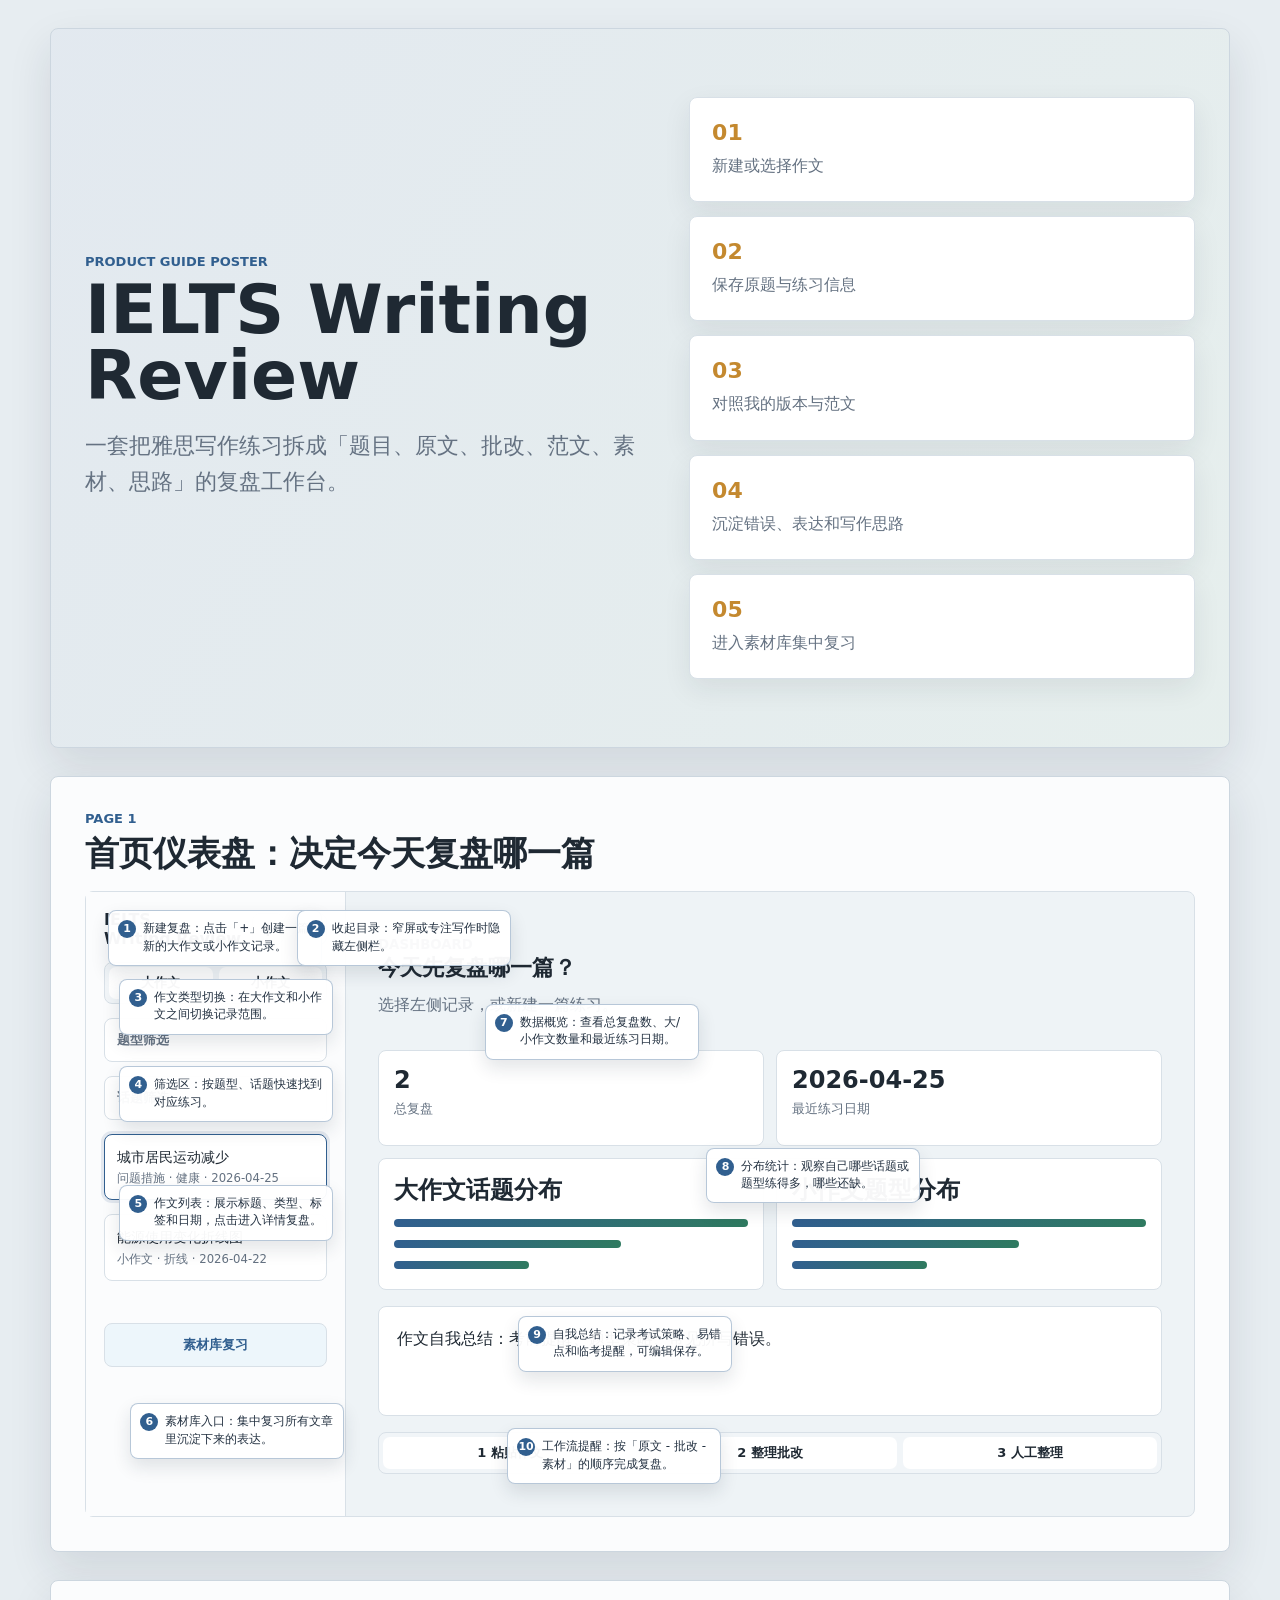
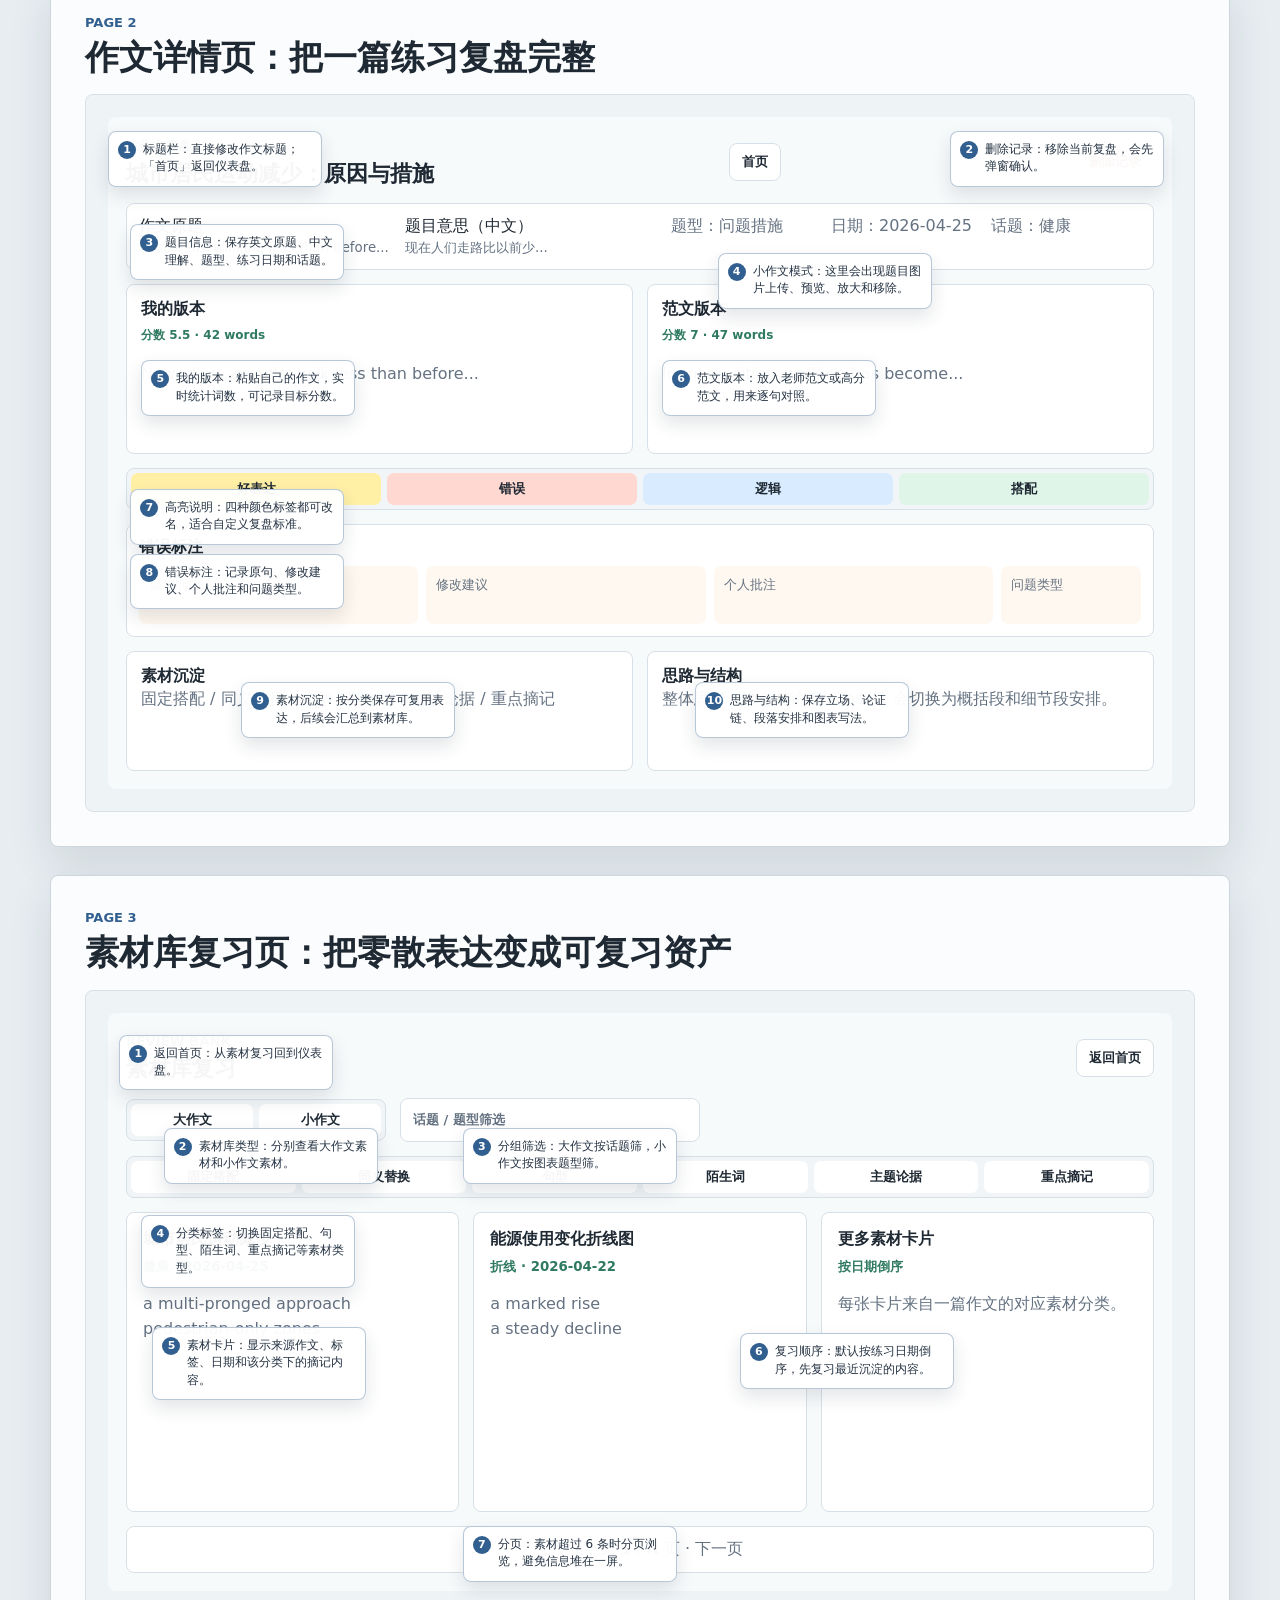
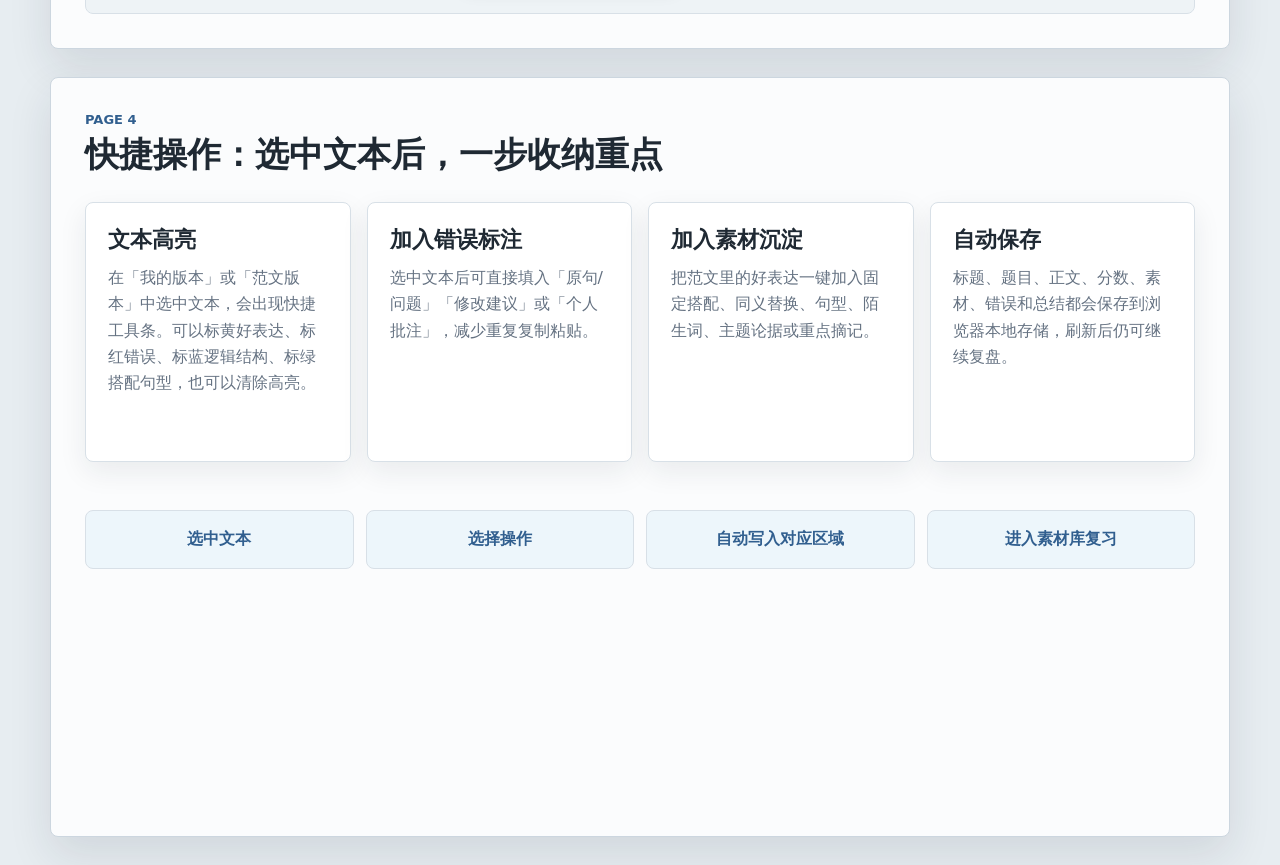
==== poster.html @ 15a8be3f "Add import and export backup feature" ====
<!doctype html>
<html lang="zh-CN">
  <head>
    <meta charset="UTF-8" />
    <meta name="viewport" content="width=device-width, initial-scale=1.0" />
    <title>IELTS Writing Review 使用介绍海报</title>
    <link rel="stylesheet" href="poster.css" />
  </head>
  <body>
    <main class="poster-book">
      <section class="poster-page cover">
        <div class="cover-copy">
          <p class="eyebrow">Product Guide Poster</p>
          <h1>IELTS Writing Review</h1>
          <p class="subtitle">一套把雅思写作练习拆成「题目、原文、批改、范文、素材、思路」的复盘工作台。</p>
        </div>
        <div class="cover-map" aria-label="产品流程">
          <div><b>01</b><span>新建或选择作文</span></div>
          <div><b>02</b><span>保存原题与练习信息</span></div>
          <div><b>03</b><span>对照我的版本与范文</span></div>
          <div><b>04</b><span>沉淀错误、表达和写作思路</span></div>
          <div><b>05</b><span>进入素材库集中复习</span></div>
        </div>
      </section>

      <section class="poster-page">
        <header class="page-header">
          <p class="eyebrow">Page 1</p>
          <h2>首页仪表盘：决定今天复盘哪一篇</h2>
        </header>
        <div class="annotated-layout home-layout">
          <aside class="mock-sidebar">
            <div class="brand-row">
              <strong>IELTS<br />Writing Review</strong>
              <span class="circle">+</span>
              <span class="circle">‹</span>
            </div>
            <div class="tabs"><span>大作文</span><span>小作文</span></div>
            <div class="field-pill">题型筛选</div>
            <div class="field-pill">话题筛选</div>
            <div class="entry active">城市居民运动减少<br /><small>问题措施 · 健康 · 2026-04-25</small></div>
            <div class="entry">能源使用变化折线图<br /><small>小作文 · 折线 · 2026-04-22</small></div>
            <div class="library-button">素材库复习</div>
          </aside>
          <section class="mock-workspace">
            <div class="hero-copy">
              <small>Dashboard</small>
              <h3>今天先复盘哪一篇？</h3>
              <p>选择左侧记录，或新建一篇练习。</p>
            </div>
            <div class="metric-grid">
              <div><b>2</b><span>总复盘</span></div>
              <div><b>2026-04-25</b><span>最近练习日期</span></div>
              <div class="wide"><b>大作文话题分布</b><i></i><i></i><i></i></div>
              <div class="wide"><b>小作文题型分布</b><i></i><i></i><i></i></div>
            </div>
            <div class="summary-box">作文自我总结：考前提醒、题型策略、常见拼写错误。</div>
            <div class="workflow">
              <span>1 粘贴作文</span>
              <span>2 整理批改</span>
              <span>3 人工整理</span>
            </div>
          </section>
          <ol class="callouts">
            <li style="--x: 2%; --y: 3%">新建复盘：点击「+」创建一篇新的大作文或小作文记录。</li>
            <li style="--x: 19%; --y: 3%">收起目录：窄屏或专注写作时隐藏左侧栏。</li>
            <li style="--x: 3%; --y: 14%">作文类型切换：在大作文和小作文之间切换记录范围。</li>
            <li style="--x: 3%; --y: 28%">筛选区：按题型、话题快速找到对应练习。</li>
            <li style="--x: 3%; --y: 47%">作文列表：展示标题、类型、标签和日期，点击进入详情复盘。</li>
            <li style="--x: 4%; --y: 82%">素材库入口：集中复习所有文章里沉淀下来的表达。</li>
            <li style="--x: 36%; --y: 18%">数据概览：查看总复盘数、大/小作文数量和最近练习日期。</li>
            <li style="--x: 56%; --y: 41%">分布统计：观察自己哪些话题或题型练得多，哪些还缺。</li>
            <li style="--x: 39%; --y: 68%">自我总结：记录考试策略、易错点和临考提醒，可编辑保存。</li>
            <li style="--x: 38%; --y: 86%">工作流提醒：按「原文 - 批改 - 素材」的顺序完成复盘。</li>
          </ol>
        </div>
      </section>

      <section class="poster-page">
        <header class="page-header">
          <p class="eyebrow">Page 2</p>
          <h2>作文详情页：把一篇练习复盘完整</h2>
        </header>
        <div class="annotated-layout detail-layout">
          <section class="detail-screen">
            <div class="topbar">
              <div><small>大作文复盘</small><h3>城市居民运动减少：原因与措施</h3></div>
              <span>首页</span><span class="danger">删除记录</span>
            </div>
            <div class="prompt-card">
              <div>作文原题<br /><small>People are walking less than before...</small></div>
              <div>题目意思（中文）<br /><small>现在人们走路比以前少...</small></div>
              <div class="meta">题型：问题措施</div>
              <div class="meta">日期：2026-04-25</div>
              <div class="meta">话题：健康</div>
            </div>
            <div class="essay-grid">
              <div><b>我的版本</b><em>分数 5.5 · 42 words</em><p>Nowadays, people walk less than before...</p></div>
              <div><b>范文版本</b><em>分数 7 · 47 words</em><p>In many cities, walking has become...</p></div>
            </div>
            <div class="legend"><span>好表达</span><span>错误</span><span>逻辑</span><span>搭配</span></div>
            <div class="correction-table">
              <b>错误标注</b>
              <div>原句/问题</div><div>修改建议</div><div>个人批注</div><div>问题类型</div>
            </div>
            <div class="bottom-grid">
              <div><b>素材沉淀</b><p>固定搭配 / 同义替换 / 句型 / 陌生词 / 主题论据 / 重点摘记</p></div>
              <div><b>思路与结构</b><p>整体思路、论点与论据，Task 1 会切换为概括段和细节段安排。</p></div>
            </div>
          </section>
          <ol class="callouts">
            <li style="--x: 2%; --y: 5%">标题栏：直接修改作文标题；「首页」返回仪表盘。</li>
            <li style="--x: 78%; --y: 5%">删除记录：移除当前复盘，会先弹窗确认。</li>
            <li style="--x: 4%; --y: 18%">题目信息：保存英文原题、中文理解、题型、练习日期和话题。</li>
            <li style="--x: 57%; --y: 22%">小作文模式：这里会出现题目图片上传、预览、放大和移除。</li>
            <li style="--x: 5%; --y: 37%">我的版本：粘贴自己的作文，实时统计词数，可记录目标分数。</li>
            <li style="--x: 52%; --y: 37%">范文版本：放入老师范文或高分范文，用来逐句对照。</li>
            <li style="--x: 4%; --y: 55%">高亮说明：四种颜色标签都可改名，适合自定义复盘标准。</li>
            <li style="--x: 4%; --y: 64%">错误标注：记录原句、修改建议、个人批注和问题类型。</li>
            <li style="--x: 14%; --y: 82%">素材沉淀：按分类保存可复用表达，后续会汇总到素材库。</li>
            <li style="--x: 55%; --y: 82%">思路与结构：保存立场、论证链、段落安排和图表写法。</li>
          </ol>
        </div>
      </section>

      <section class="poster-page">
        <header class="page-header">
          <p class="eyebrow">Page 3</p>
          <h2>素材库复习页：把零散表达变成可复习资产</h2>
        </header>
        <div class="annotated-layout library-layout">
          <section class="library-screen">
            <div class="topbar">
              <div><small>Review Bank</small><h3>素材库复习</h3></div>
              <span>返回首页</span>
            </div>
            <div class="controls">
              <div class="tabs"><span>大作文</span><span>小作文</span></div>
              <div class="field-pill">话题 / 题型筛选</div>
            </div>
            <div class="bank-tabs">
              <span>固定搭配</span><span>同义替换</span><span>句型</span><span>陌生词</span><span>主题论据</span><span>重点摘记</span>
            </div>
            <div class="library-cards">
              <article><b>城市居民运动减少</b><small>健康 · 2026-04-25</small><p>a multi-pronged approach<br />pedestrian-only zones</p></article>
              <article><b>能源使用变化折线图</b><small>折线 · 2026-04-22</small><p>a marked rise<br />a steady decline</p></article>
              <article><b>更多素材卡片</b><small>按日期倒序</small><p>每张卡片来自一篇作文的对应素材分类。</p></article>
            </div>
            <div class="pagination">上一页 · 第 1 / N 页 · 下一页</div>
          </section>
          <ol class="callouts">
            <li style="--x: 3%; --y: 7%">返回首页：从素材复习回到仪表盘。</li>
            <li style="--x: 7%; --y: 22%">素材库类型：分别查看大作文素材和小作文素材。</li>
            <li style="--x: 34%; --y: 22%">分组筛选：大作文按话题筛，小作文按图表题型筛。</li>
            <li style="--x: 5%; --y: 36%">分类标签：切换固定搭配、句型、陌生词、重点摘记等素材类型。</li>
            <li style="--x: 6%; --y: 54%">素材卡片：显示来源作文、标签、日期和该分类下的摘记内容。</li>
            <li style="--x: 59%; --y: 55%">复习顺序：默认按练习日期倒序，先复习最近沉淀的内容。</li>
            <li style="--x: 34%; --y: 86%">分页：素材超过 6 条时分页浏览，避免信息堆在一屏。</li>
          </ol>
        </div>
      </section>

      <section class="poster-page">
        <header class="page-header">
          <p class="eyebrow">Page 4</p>
          <h2>快捷操作：选中文本后，一步收纳重点</h2>
        </header>
        <div class="shortcut-grid">
          <article>
            <h3>文本高亮</h3>
            <p>在「我的版本」或「范文版本」中选中文本，会出现快捷工具条。可以标黄好表达、标红错误、标蓝逻辑结构、标绿搭配句型，也可以清除高亮。</p>
          </article>
          <article>
            <h3>加入错误标注</h3>
            <p>选中文本后可直接填入「原句/问题」「修改建议」或「个人批注」，减少重复复制粘贴。</p>
          </article>
          <article>
            <h3>加入素材沉淀</h3>
            <p>把范文里的好表达一键加入固定搭配、同义替换、句型、陌生词、主题论据或重点摘记。</p>
          </article>
          <article>
            <h3>自动保存</h3>
            <p>标题、题目、正文、分数、素材、错误和总结都会保存到浏览器本地存储，刷新后仍可继续复盘。</p>
          </article>
        </div>
        <div class="mini-flow">
          <span>选中文本</span>
          <span>选择操作</span>
          <span>自动写入对应区域</span>
          <span>进入素材库复习</span>
        </div>
      </section>
    </main>
  </body>
</html>
---- poster.css ----
:root {
  --ink: #1f2933;
  --muted: #657282;
  --line: #d8e0e7;
  --paper: #fbfcfd;
  --panel: #ffffff;
  --blue: #315f8f;
  --green: #2f7a60;
  --red: #a94b43;
  --gold: #c4892f;
  --shadow: 0 18px 44px rgba(24, 38, 54, 0.11);
}

* {
  box-sizing: border-box;
}

body {
  margin: 0;
  color: var(--ink);
  font-family: Inter, ui-sans-serif, system-ui, -apple-system, BlinkMacSystemFont, "Segoe UI", sans-serif;
  background: #e7edf1;
}

.poster-book {
  display: grid;
  gap: 28px;
  padding: 28px;
}

.poster-page {
  position: relative;
  width: min(1180px, 100%);
  min-height: 760px;
  margin: 0 auto;
  padding: 34px;
  overflow: hidden;
  border: 1px solid #ccd6df;
  border-radius: 8px;
  background: var(--paper);
  box-shadow: var(--shadow);
  break-after: page;
}

.cover {
  display: grid;
  grid-template-columns: 1fr 0.9fr;
  align-items: center;
  gap: 42px;
  min-height: 720px;
  background:
    linear-gradient(120deg, rgba(49, 95, 143, 0.12), rgba(47, 122, 96, 0.1)),
    #fbfcfd;
}

.eyebrow {
  margin: 0 0 8px;
  color: var(--blue);
  font-size: 13px;
  font-weight: 820;
  letter-spacing: 0;
  text-transform: uppercase;
}

h1,
h2,
h3,
p {
  margin-top: 0;
}

h1 {
  margin-bottom: 18px;
  font-size: 68px;
  line-height: 0.98;
}

h2 {
  margin-bottom: 18px;
  font-size: 34px;
  line-height: 1.14;
}

h3 {
  margin-bottom: 10px;
  font-size: 22px;
}

.subtitle {
  max-width: 620px;
  color: var(--muted);
  font-size: 22px;
  line-height: 1.65;
}

.cover-map {
  display: grid;
  gap: 14px;
}

.cover-map div,
.shortcut-grid article {
  padding: 22px;
  border: 1px solid var(--line);
  border-radius: 8px;
  background: #fff;
  box-shadow: 0 10px 28px rgba(24, 38, 54, 0.08);
}

.cover-map b {
  display: block;
  margin-bottom: 8px;
  color: var(--gold);
  font-size: 22px;
}

.cover-map span,
.shortcut-grid p {
  color: var(--muted);
  line-height: 1.65;
}

.page-header {
  position: relative;
  z-index: 2;
  margin-bottom: 16px;
}

.annotated-layout {
  position: relative;
  min-height: 620px;
  border: 1px solid var(--line);
  border-radius: 8px;
  background: #eef3f6;
}

.home-layout {
  display: grid;
  grid-template-columns: 260px 1fr;
}

.mock-sidebar,
.mock-workspace,
.detail-screen,
.library-screen {
  min-width: 0;
}

.mock-sidebar {
  display: grid;
  align-content: start;
  gap: 14px;
  padding: 18px;
  border-right: 1px solid var(--line);
  background: #fbfcfd;
}

.brand-row,
.topbar {
  display: flex;
  align-items: center;
  justify-content: space-between;
  gap: 10px;
}

.circle {
  display: inline-grid;
  place-items: center;
  width: 32px;
  height: 32px;
  border: 1px solid var(--line);
  border-radius: 8px;
  background: #fff;
  font-size: 20px;
  font-weight: 800;
}

.tabs,
.bank-tabs,
.workflow,
.legend {
  display: grid;
  gap: 6px;
  padding: 4px;
  border: 1px solid var(--line);
  border-radius: 8px;
  background: #f1f5f8;
}

.tabs {
  grid-template-columns: 1fr 1fr;
}

.tabs span,
.bank-tabs span,
.workflow span,
.legend span {
  min-height: 32px;
  padding: 7px 10px;
  border-radius: 7px;
  background: #fff;
  color: var(--ink);
  font-size: 13px;
  font-weight: 760;
  text-align: center;
}

.field-pill,
.entry,
.library-button,
.summary-box,
.metric-grid div,
.prompt-card,
.essay-grid > div,
.correction-table,
.bottom-grid > div,
.library-cards article,
.pagination {
  border: 1px solid var(--line);
  border-radius: 8px;
  background: #fff;
}

.field-pill,
.library-button {
  padding: 12px;
  color: var(--muted);
  font-size: 13px;
  font-weight: 720;
}

.entry {
  padding: 12px;
  font-size: 14px;
  line-height: 1.45;
}

.entry small {
  color: var(--muted);
}

.entry.active {
  border-color: var(--blue);
  box-shadow: 0 0 0 3px rgba(49, 95, 143, 0.12);
}

.library-button {
  margin-top: 28px;
  background: #edf6fb;
  color: var(--blue);
  text-align: center;
}

.mock-workspace {
  display: grid;
  gap: 16px;
  align-content: start;
  padding: 42px 32px;
}

.hero-copy small,
.topbar small {
  color: var(--muted);
  font-weight: 760;
  text-transform: uppercase;
}

.hero-copy p,
.detail-screen p,
.library-screen p {
  color: var(--muted);
  line-height: 1.55;
}

.metric-grid {
  display: grid;
  grid-template-columns: 1fr 1fr;
  gap: 12px;
}

.metric-grid div {
  min-height: 96px;
  padding: 15px;
}

.metric-grid b,
.metric-grid span {
  display: block;
}

.metric-grid b {
  font-size: 24px;
}

.metric-grid span {
  margin-top: 6px;
  color: var(--muted);
  font-size: 13px;
}

.metric-grid .wide {
  min-height: 132px;
}

.metric-grid i {
  display: block;
  height: 8px;
  margin-top: 13px;
  border-radius: 999px;
  background: linear-gradient(90deg, var(--blue), var(--green));
}

.metric-grid i:nth-child(3) {
  width: 64%;
}

.metric-grid i:nth-child(4) {
  width: 38%;
}

.summary-box {
  min-height: 110px;
  padding: 18px;
  line-height: 1.7;
}

.workflow {
  grid-template-columns: repeat(3, 1fr);
}

.detail-layout,
.library-layout {
  padding: 22px;
}

.detail-screen,
.library-screen {
  display: grid;
  gap: 14px;
  padding: 18px;
  border-radius: 8px;
  background: #f7fafb;
}

.topbar h3 {
  margin: 4px 0 0;
}

.topbar > span {
  padding: 9px 12px;
  border: 1px solid var(--line);
  border-radius: 8px;
  background: #fff;
  font-size: 13px;
  font-weight: 760;
}

.topbar .danger {
  color: var(--red);
}

.prompt-card {
  display: grid;
  grid-template-columns: 1fr 1fr 150px 150px 150px;
  gap: 10px;
  padding: 12px;
}

.prompt-card small {
  color: var(--muted);
}

.meta {
  color: var(--muted);
}

.essay-grid {
  display: grid;
  grid-template-columns: 1fr 1fr;
  gap: 14px;
}

.essay-grid > div {
  min-height: 170px;
  padding: 14px;
}

.essay-grid em {
  display: block;
  margin: 7px 0 18px;
  color: var(--green);
  font-size: 12px;
  font-style: normal;
  font-weight: 760;
}

.legend {
  grid-template-columns: repeat(4, 1fr);
}

.legend span:nth-child(1) {
  background: #fff0a6;
}

.legend span:nth-child(2) {
  background: #ffd8d2;
}

.legend span:nth-child(3) {
  background: #d9ecff;
}

.legend span:nth-child(4) {
  background: #dff5e8;
}

.correction-table {
  display: grid;
  grid-template-columns: 1.15fr 1.15fr 1.15fr 140px;
  gap: 8px;
  padding: 12px;
}

.correction-table b {
  grid-column: 1 / -1;
}

.correction-table div {
  min-height: 58px;
  padding: 10px;
  border-radius: 7px;
  background: #fff8f0;
  color: var(--muted);
  font-size: 13px;
}

.bottom-grid {
  display: grid;
  grid-template-columns: 1fr 1fr;
  gap: 14px;
}

.bottom-grid > div {
  min-height: 120px;
  padding: 14px;
}

.controls {
  display: grid;
  grid-template-columns: 260px 300px;
  gap: 14px;
  align-items: center;
}

.bank-tabs {
  grid-template-columns: repeat(6, 1fr);
}

.library-cards {
  display: grid;
  grid-template-columns: repeat(3, 1fr);
  gap: 14px;
  min-height: 300px;
}

.library-cards article {
  padding: 16px;
}

.library-cards small {
  display: block;
  margin: 8px 0 16px;
  color: var(--green);
  font-weight: 760;
}

.pagination {
  padding: 12px;
  color: var(--muted);
  text-align: center;
}

.callouts {
  position: absolute;
  inset: 0;
  margin: 0;
  padding: 0;
  list-style: none;
  pointer-events: none;
}

.callouts li {
  position: absolute;
  left: var(--x);
  top: var(--y);
  width: 214px;
  padding: 9px 10px 10px 34px;
  border: 1px solid rgba(49, 95, 143, 0.35);
  border-radius: 8px;
  background: rgba(255, 255, 255, 0.96);
  box-shadow: 0 8px 18px rgba(24, 38, 54, 0.12);
  color: #243242;
  font-size: 12px;
  line-height: 1.45;
  counter-increment: note;
}

.callouts li::before {
  content: counter(note);
  position: absolute;
  left: 9px;
  top: 9px;
  display: grid;
  place-items: center;
  width: 18px;
  height: 18px;
  border-radius: 50%;
  background: var(--blue);
  color: #fff;
  font-size: 11px;
  font-weight: 800;
}

.shortcut-grid {
  display: grid;
  grid-template-columns: repeat(4, 1fr);
  gap: 16px;
  margin-top: 28px;
}

.shortcut-grid article {
  min-height: 260px;
}

.mini-flow {
  display: grid;
  grid-template-columns: repeat(4, 1fr);
  gap: 12px;
  margin-top: 48px;
}

.mini-flow span {
  padding: 18px;
  border: 1px solid var(--line);
  border-radius: 8px;
  background: #edf6fb;
  color: var(--blue);
  font-weight: 820;
  text-align: center;
}

@media print {
  body {
    background: #fff;
  }

  .poster-book {
    gap: 0;
    padding: 0;
  }

  .poster-page {
    width: 297mm;
    min-height: 210mm;
    margin: 0;
    border: 0;
    border-radius: 0;
    box-shadow: none;
  }
}

@media (max-width: 900px) {
  .poster-page,
  .cover {
    min-height: auto;
  }

  .cover,
  .home-layout,
  .essay-grid,
  .bottom-grid,
  .library-cards,
  .shortcut-grid,
  .mini-flow {
    grid-template-columns: 1fr;
  }

  .prompt-card,
  .correction-table,
  .bank-tabs,
  .controls {
    grid-template-columns: 1fr;
  }

  .callouts {
    position: static;
    display: grid;
    gap: 8px;
    padding: 14px;
  }

  .callouts li {
    position: relative;
    left: auto;
    top: auto;
    width: auto;
  }
}
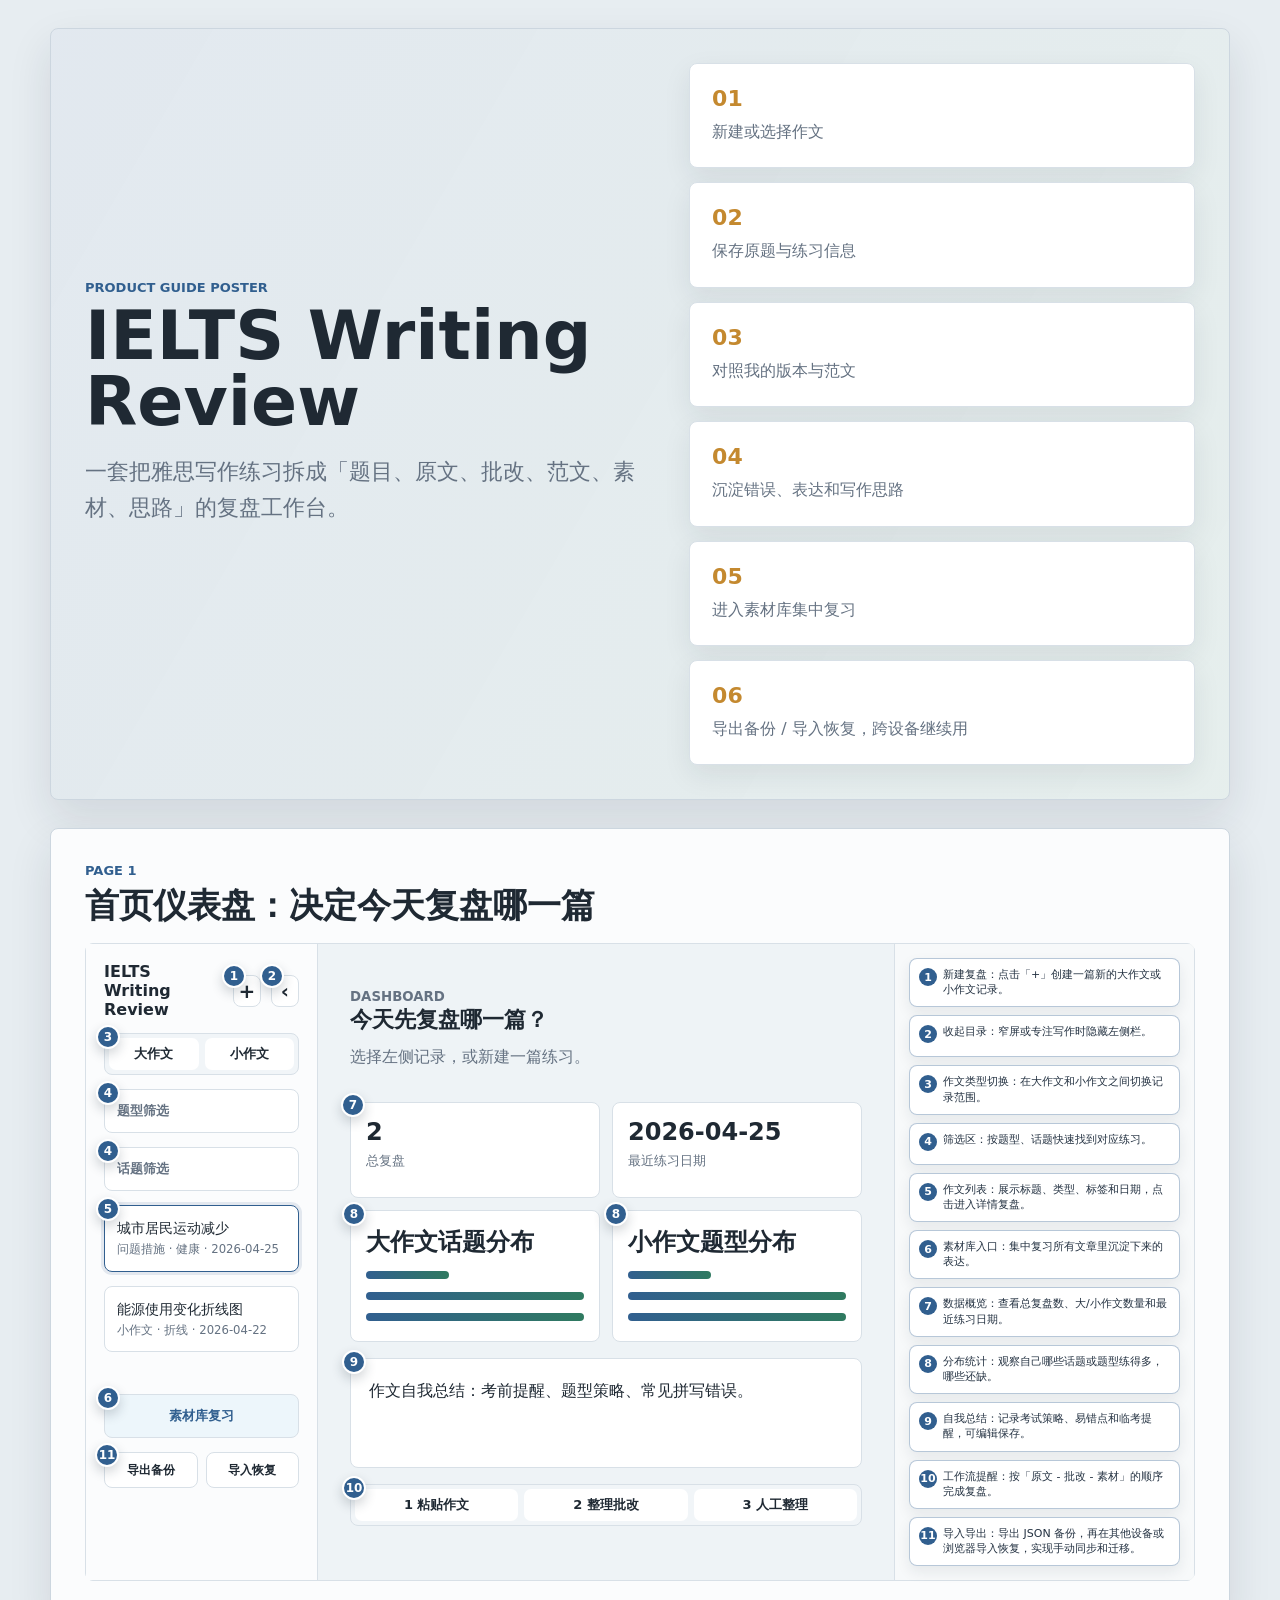
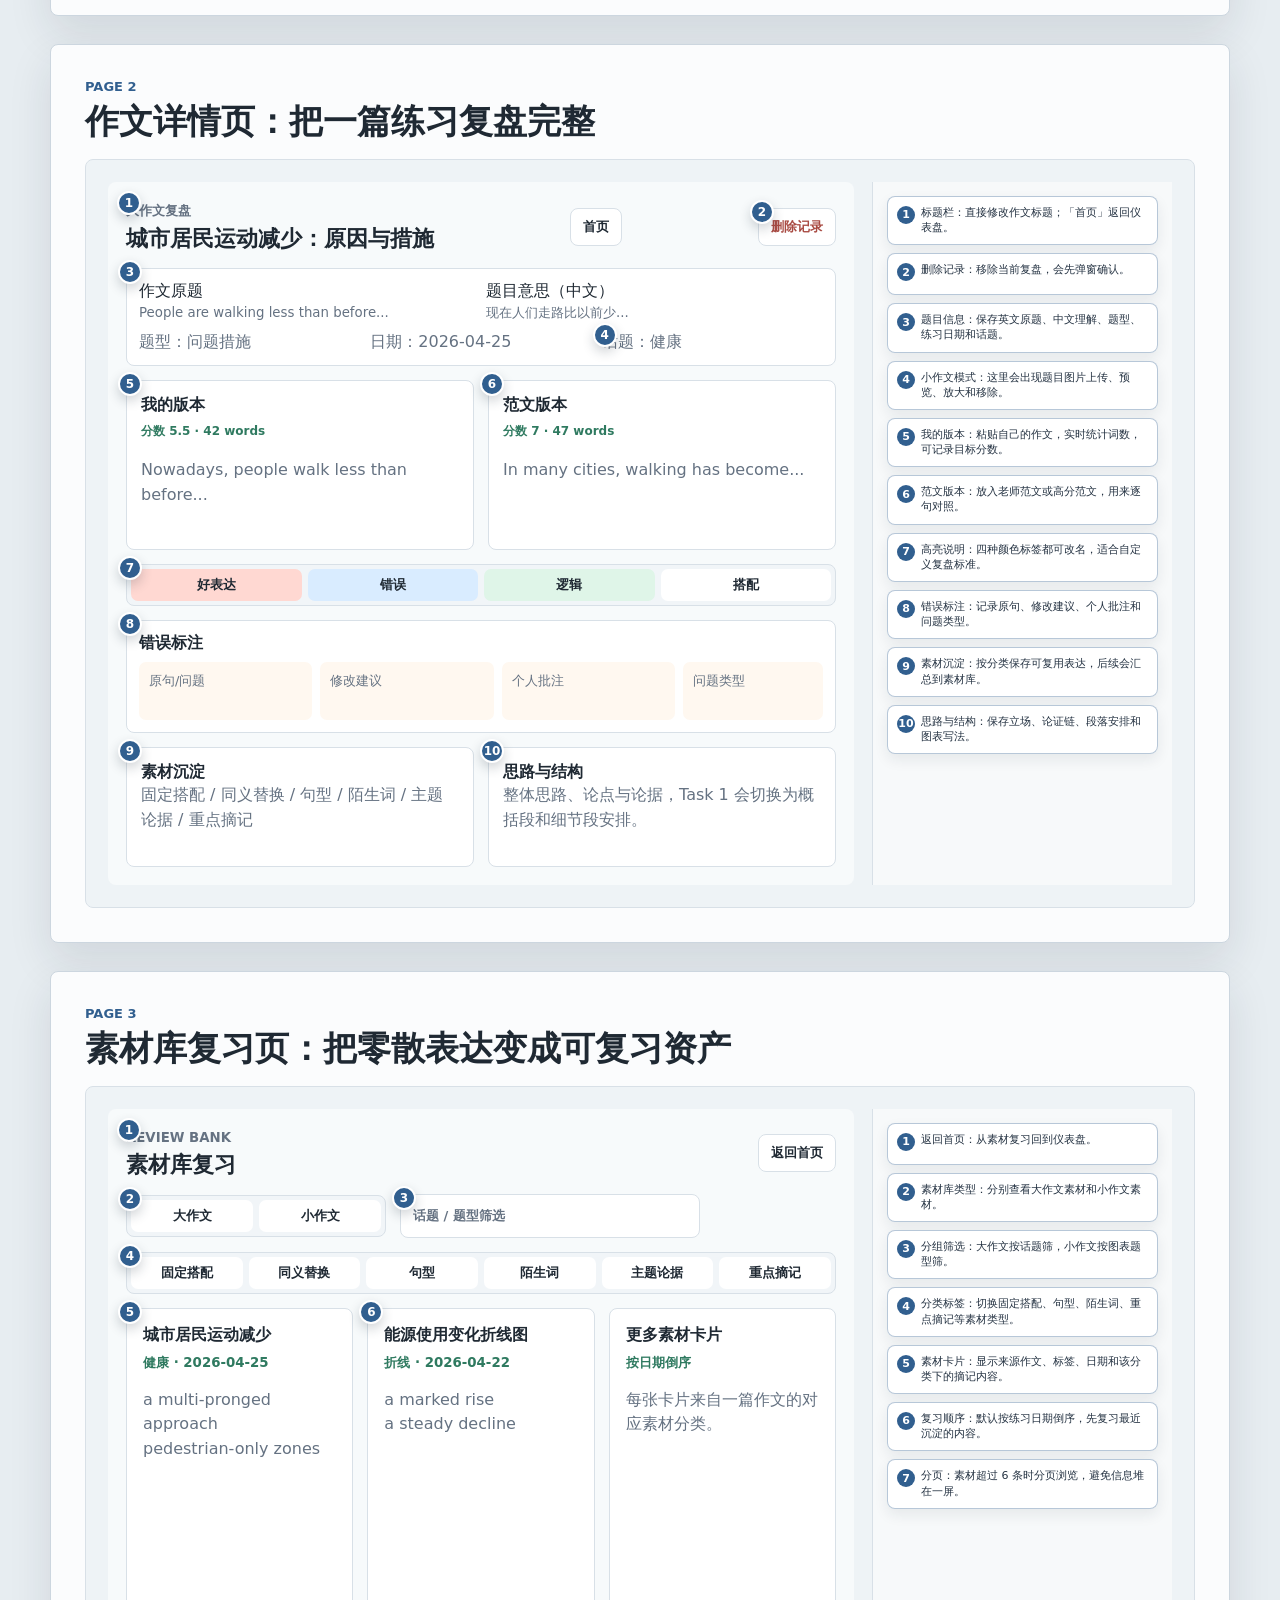
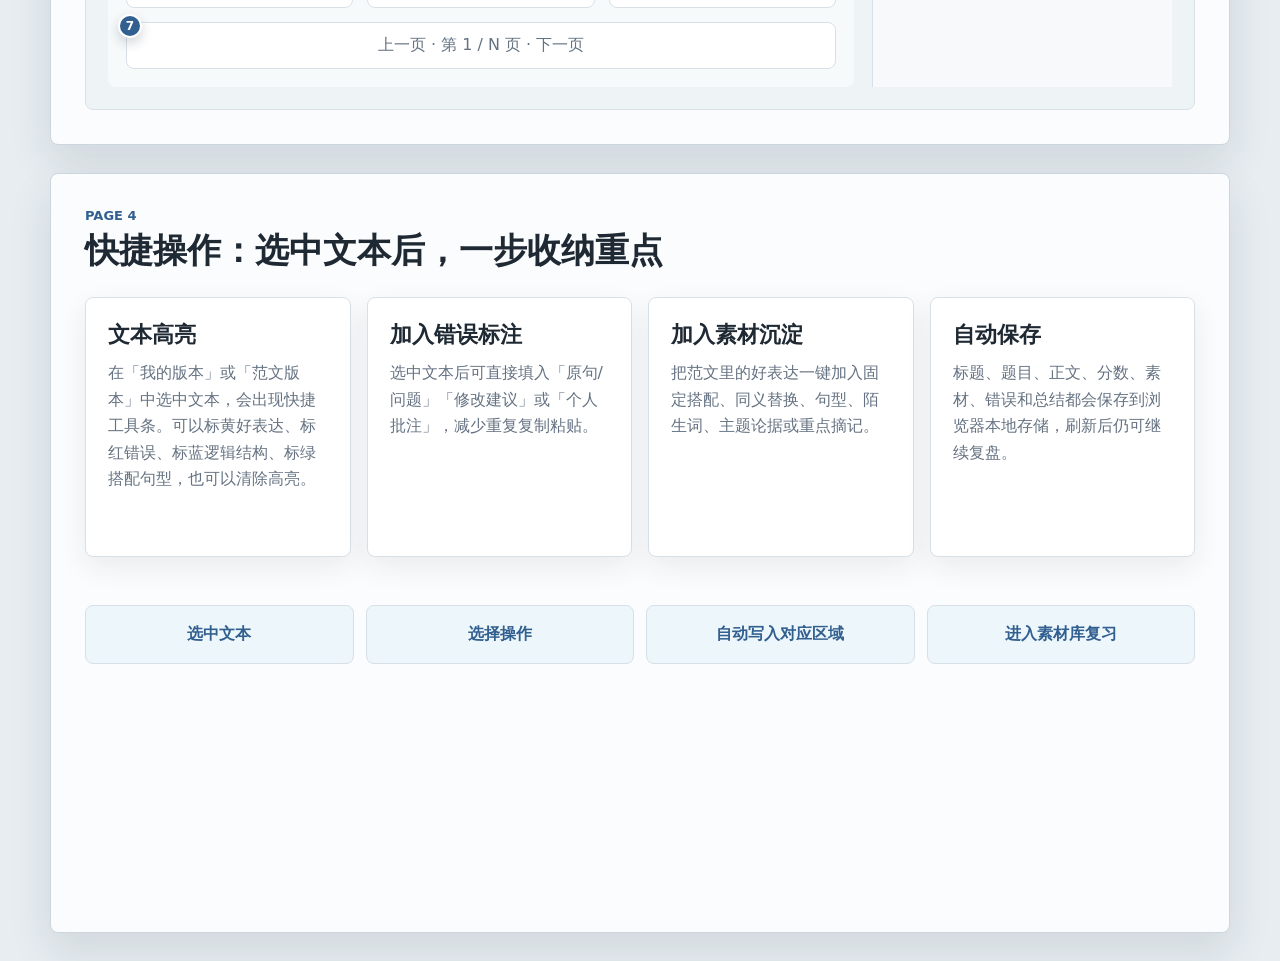
==== commit 86053c01: "Add Umami analytics" ====
--- a/poster.html
+++ b/poster.html
@@ -20,6 +20,7 @@
           <div><b>03</b><span>对照我的版本与范文</span></div>
           <div><b>04</b><span>沉淀错误、表达和写作思路</span></div>
           <div><b>05</b><span>进入素材库集中复习</span></div>
+          <div><b>06</b><span>导出备份 / 导入恢复，跨设备继续用</span></div>
         </div>
       </section>
 
@@ -32,15 +33,16 @@
           <aside class="mock-sidebar">
             <div class="brand-row">
               <strong>IELTS<br />Writing Review</strong>
-              <span class="circle">+</span>
-              <span class="circle">‹</span>
-            </div>
-            <div class="tabs"><span>大作文</span><span>小作文</span></div>
-            <div class="field-pill">题型筛选</div>
-            <div class="field-pill">话题筛选</div>
-            <div class="entry active">城市居民运动减少<br /><small>问题措施 · 健康 · 2026-04-25</small></div>
+              <span class="circle marked"><i class="note-mark">1</i>+</span>
+              <span class="circle marked"><i class="note-mark">2</i>‹</span>
+            </div>
+            <div class="tabs marked"><i class="note-mark">3</i><span>大作文</span><span>小作文</span></div>
+            <div class="field-pill marked"><i class="note-mark">4</i>题型筛选</div>
+            <div class="field-pill marked"><i class="note-mark">4</i>话题筛选</div>
+            <div class="entry active marked"><i class="note-mark">5</i>城市居民运动减少<br /><small>问题措施 · 健康 · 2026-04-25</small></div>
             <div class="entry">能源使用变化折线图<br /><small>小作文 · 折线 · 2026-04-22</small></div>
-            <div class="library-button">素材库复习</div>
+            <div class="library-button marked"><i class="note-mark">6</i>素材库复习</div>
+            <div class="backup-row marked"><i class="note-mark">11</i><span>导出备份</span><span>导入恢复</span></div>
           </aside>
           <section class="mock-workspace">
             <div class="hero-copy">
@@ -48,14 +50,16 @@
               <h3>今天先复盘哪一篇？</h3>
               <p>选择左侧记录，或新建一篇练习。</p>
             </div>
-            <div class="metric-grid">
+            <div class="metric-grid marked">
+              <i class="note-mark">7</i>
               <div><b>2</b><span>总复盘</span></div>
               <div><b>2026-04-25</b><span>最近练习日期</span></div>
-              <div class="wide"><b>大作文话题分布</b><i></i><i></i><i></i></div>
-              <div class="wide"><b>小作文题型分布</b><i></i><i></i><i></i></div>
-            </div>
-            <div class="summary-box">作文自我总结：考前提醒、题型策略、常见拼写错误。</div>
-            <div class="workflow">
+              <div class="wide marked"><i class="note-mark">8</i><b>大作文话题分布</b><i></i><i></i><i></i></div>
+              <div class="wide marked"><i class="note-mark">8</i><b>小作文题型分布</b><i></i><i></i><i></i></div>
+            </div>
+            <div class="summary-box marked"><i class="note-mark">9</i>作文自我总结：考前提醒、题型策略、常见拼写错误。</div>
+            <div class="workflow marked">
+              <i class="note-mark">10</i>
               <span>1 粘贴作文</span>
               <span>2 整理批改</span>
               <span>3 人工整理</span>
@@ -72,6 +76,7 @@
             <li style="--x: 56%; --y: 41%">分布统计：观察自己哪些话题或题型练得多，哪些还缺。</li>
             <li style="--x: 39%; --y: 68%">自我总结：记录考试策略、易错点和临考提醒，可编辑保存。</li>
             <li style="--x: 38%; --y: 86%">工作流提醒：按「原文 - 批改 - 素材」的顺序完成复盘。</li>
+            <li>导入导出：导出 JSON 备份，再在其他设备或浏览器导入恢复，实现手动同步和迁移。</li>
           </ol>
         </div>
       </section>
@@ -83,29 +88,32 @@
         </header>
         <div class="annotated-layout detail-layout">
           <section class="detail-screen">
-            <div class="topbar">
+            <div class="topbar marked">
+              <i class="note-mark">1</i>
               <div><small>大作文复盘</small><h3>城市居民运动减少：原因与措施</h3></div>
-              <span>首页</span><span class="danger">删除记录</span>
-            </div>
-            <div class="prompt-card">
+              <span>首页</span><span class="danger marked"><i class="note-mark">2</i>删除记录</span>
+            </div>
+            <div class="prompt-card marked">
+              <i class="note-mark">3</i>
               <div>作文原题<br /><small>People are walking less than before...</small></div>
               <div>题目意思（中文）<br /><small>现在人们走路比以前少...</small></div>
               <div class="meta">题型：问题措施</div>
               <div class="meta">日期：2026-04-25</div>
-              <div class="meta">话题：健康</div>
+              <div class="meta marked"><i class="note-mark">4</i>话题：健康</div>
             </div>
             <div class="essay-grid">
-              <div><b>我的版本</b><em>分数 5.5 · 42 words</em><p>Nowadays, people walk less than before...</p></div>
-              <div><b>范文版本</b><em>分数 7 · 47 words</em><p>In many cities, walking has become...</p></div>
-            </div>
-            <div class="legend"><span>好表达</span><span>错误</span><span>逻辑</span><span>搭配</span></div>
-            <div class="correction-table">
+              <div class="marked"><i class="note-mark">5</i><b>我的版本</b><em>分数 5.5 · 42 words</em><p>Nowadays, people walk less than before...</p></div>
+              <div class="marked"><i class="note-mark">6</i><b>范文版本</b><em>分数 7 · 47 words</em><p>In many cities, walking has become...</p></div>
+            </div>
+            <div class="legend marked"><i class="note-mark">7</i><span>好表达</span><span>错误</span><span>逻辑</span><span>搭配</span></div>
+            <div class="correction-table marked">
+              <i class="note-mark">8</i>
               <b>错误标注</b>
               <div>原句/问题</div><div>修改建议</div><div>个人批注</div><div>问题类型</div>
             </div>
             <div class="bottom-grid">
-              <div><b>素材沉淀</b><p>固定搭配 / 同义替换 / 句型 / 陌生词 / 主题论据 / 重点摘记</p></div>
-              <div><b>思路与结构</b><p>整体思路、论点与论据，Task 1 会切换为概括段和细节段安排。</p></div>
+              <div class="marked"><i class="note-mark">9</i><b>素材沉淀</b><p>固定搭配 / 同义替换 / 句型 / 陌生词 / 主题论据 / 重点摘记</p></div>
+              <div class="marked"><i class="note-mark">10</i><b>思路与结构</b><p>整体思路、论点与论据，Task 1 会切换为概括段和细节段安排。</p></div>
             </div>
           </section>
           <ol class="callouts">
@@ -130,23 +138,25 @@
         </header>
         <div class="annotated-layout library-layout">
           <section class="library-screen">
-            <div class="topbar">
+            <div class="topbar marked">
+              <i class="note-mark">1</i>
               <div><small>Review Bank</small><h3>素材库复习</h3></div>
               <span>返回首页</span>
             </div>
             <div class="controls">
-              <div class="tabs"><span>大作文</span><span>小作文</span></div>
-              <div class="field-pill">话题 / 题型筛选</div>
-            </div>
-            <div class="bank-tabs">
+              <div class="tabs marked"><i class="note-mark">2</i><span>大作文</span><span>小作文</span></div>
+              <div class="field-pill marked"><i class="note-mark">3</i>话题 / 题型筛选</div>
+            </div>
+            <div class="bank-tabs marked">
+              <i class="note-mark">4</i>
               <span>固定搭配</span><span>同义替换</span><span>句型</span><span>陌生词</span><span>主题论据</span><span>重点摘记</span>
             </div>
             <div class="library-cards">
-              <article><b>城市居民运动减少</b><small>健康 · 2026-04-25</small><p>a multi-pronged approach<br />pedestrian-only zones</p></article>
-              <article><b>能源使用变化折线图</b><small>折线 · 2026-04-22</small><p>a marked rise<br />a steady decline</p></article>
+              <article class="marked"><i class="note-mark">5</i><b>城市居民运动减少</b><small>健康 · 2026-04-25</small><p>a multi-pronged approach<br />pedestrian-only zones</p></article>
+              <article class="marked"><i class="note-mark">6</i><b>能源使用变化折线图</b><small>折线 · 2026-04-22</small><p>a marked rise<br />a steady decline</p></article>
               <article><b>更多素材卡片</b><small>按日期倒序</small><p>每张卡片来自一篇作文的对应素材分类。</p></article>
             </div>
-            <div class="pagination">上一页 · 第 1 / N 页 · 下一页</div>
+            <div class="pagination marked"><i class="note-mark">7</i>上一页 · 第 1 / N 页 · 下一页</div>
           </section>
           <ol class="callouts">
             <li style="--x: 3%; --y: 7%">返回首页：从素材复习回到仪表盘。</li>
--- a/poster.css
+++ b/poster.css
@@ -127,7 +127,7 @@
 }
 
 .annotated-layout {
-  position: relative;
+  display: grid;
   min-height: 620px;
   border: 1px solid var(--line);
   border-radius: 8px;
@@ -135,8 +135,7 @@
 }
 
 .home-layout {
-  display: grid;
-  grid-template-columns: 260px 1fr;
+  grid-template-columns: 232px minmax(0, 1fr) 300px;
 }
 
 .mock-sidebar,
@@ -153,6 +152,14 @@
   padding: 18px;
   border-right: 1px solid var(--line);
   background: #fbfcfd;
+}
+
+.home-layout .mock-sidebar {
+  grid-column: 1;
+}
+
+.home-layout .mock-workspace {
+  grid-column: 2;
 }
 
 .brand-row,
@@ -229,6 +236,24 @@
   font-weight: 720;
 }
 
+.backup-row {
+  display: grid;
+  grid-template-columns: 1fr 1fr;
+  gap: 8px;
+}
+
+.backup-row span {
+  display: grid;
+  min-height: 36px;
+  place-items: center;
+  border: 1px solid var(--line);
+  border-radius: 8px;
+  background: #fff;
+  color: var(--ink);
+  font-size: 12px;
+  font-weight: 760;
+}
+
 .entry {
   padding: 12px;
   font-size: 14px;
@@ -302,7 +327,7 @@
   min-height: 132px;
 }
 
-.metric-grid i {
+.metric-grid i:not(.note-mark) {
   display: block;
   height: 8px;
   margin-top: 13px;
@@ -310,11 +335,11 @@
   background: linear-gradient(90deg, var(--blue), var(--green));
 }
 
-.metric-grid i:nth-child(3) {
+.metric-grid i:not(.note-mark):nth-of-type(1) {
   width: 64%;
 }
 
-.metric-grid i:nth-child(4) {
+.metric-grid i:not(.note-mark):nth-of-type(2) {
   width: 38%;
 }
 
@@ -330,7 +355,9 @@
 
 .detail-layout,
 .library-layout {
+  grid-template-columns: minmax(0, 1fr) 300px;
   padding: 22px;
+  gap: 18px;
 }
 
 .detail-screen,
@@ -361,9 +388,24 @@
 
 .prompt-card {
   display: grid;
-  grid-template-columns: 1fr 1fr 150px 150px 150px;
+  grid-template-columns: repeat(6, minmax(0, 1fr));
   gap: 10px;
   padding: 12px;
+}
+
+.prompt-card > div {
+  min-width: 0;
+}
+
+.prompt-card > div:nth-child(1),
+.prompt-card > div:nth-child(2) {
+  grid-column: span 3;
+}
+
+.prompt-card > div:nth-child(3),
+.prompt-card > div:nth-child(4),
+.prompt-card > div:nth-child(5) {
+  grid-column: span 2;
 }
 
 .prompt-card small {
@@ -481,27 +523,33 @@
 }
 
 .callouts {
-  position: absolute;
-  inset: 0;
+  position: static;
+  display: grid;
+  align-content: start;
+  gap: 8px;
+  min-width: 0;
   margin: 0;
-  padding: 0;
+  padding: 14px;
   list-style: none;
-  pointer-events: none;
+  border-left: 1px solid var(--line);
+  background: rgba(251, 252, 253, 0.72);
+  counter-reset: note;
 }
 
 .callouts li {
-  position: absolute;
-  left: var(--x);
-  top: var(--y);
-  width: 214px;
-  padding: 9px 10px 10px 34px;
+  position: relative;
+  left: auto;
+  top: auto;
+  width: auto;
+  min-height: 42px;
+  padding: 8px 9px 9px 33px;
   border: 1px solid rgba(49, 95, 143, 0.35);
   border-radius: 8px;
   background: rgba(255, 255, 255, 0.96);
-  box-shadow: 0 8px 18px rgba(24, 38, 54, 0.12);
+  box-shadow: 0 6px 14px rgba(24, 38, 54, 0.08);
   color: #243242;
-  font-size: 12px;
-  line-height: 1.45;
+  font-size: 11px;
+  line-height: 1.38;
   counter-increment: note;
 }
 
@@ -519,6 +567,35 @@
   color: #fff;
   font-size: 11px;
   font-weight: 800;
+}
+
+.marked {
+  position: relative;
+}
+
+.note-mark {
+  position: absolute;
+  z-index: 3;
+  left: -9px;
+  top: -9px;
+  display: grid;
+  width: 24px;
+  height: 24px;
+  place-items: center;
+  border: 2px solid #fff;
+  border-radius: 50%;
+  background: var(--blue);
+  color: #fff;
+  box-shadow: 0 5px 12px rgba(24, 38, 54, 0.2);
+  font-size: 12px;
+  font-style: normal;
+  font-weight: 850;
+  line-height: 1;
+}
+
+.circle .note-mark {
+  left: -12px;
+  top: -12px;
 }
 
 .shortcut-grid {
@@ -593,16 +670,7 @@
   }
 
   .callouts {
-    position: static;
-    display: grid;
-    gap: 8px;
-    padding: 14px;
+    border-top: 1px solid var(--line);
+    border-left: 0;
   }
-
-  .callouts li {
-    position: relative;
-    left: auto;
-    top: auto;
-    width: auto;
-  }
-}
+}
